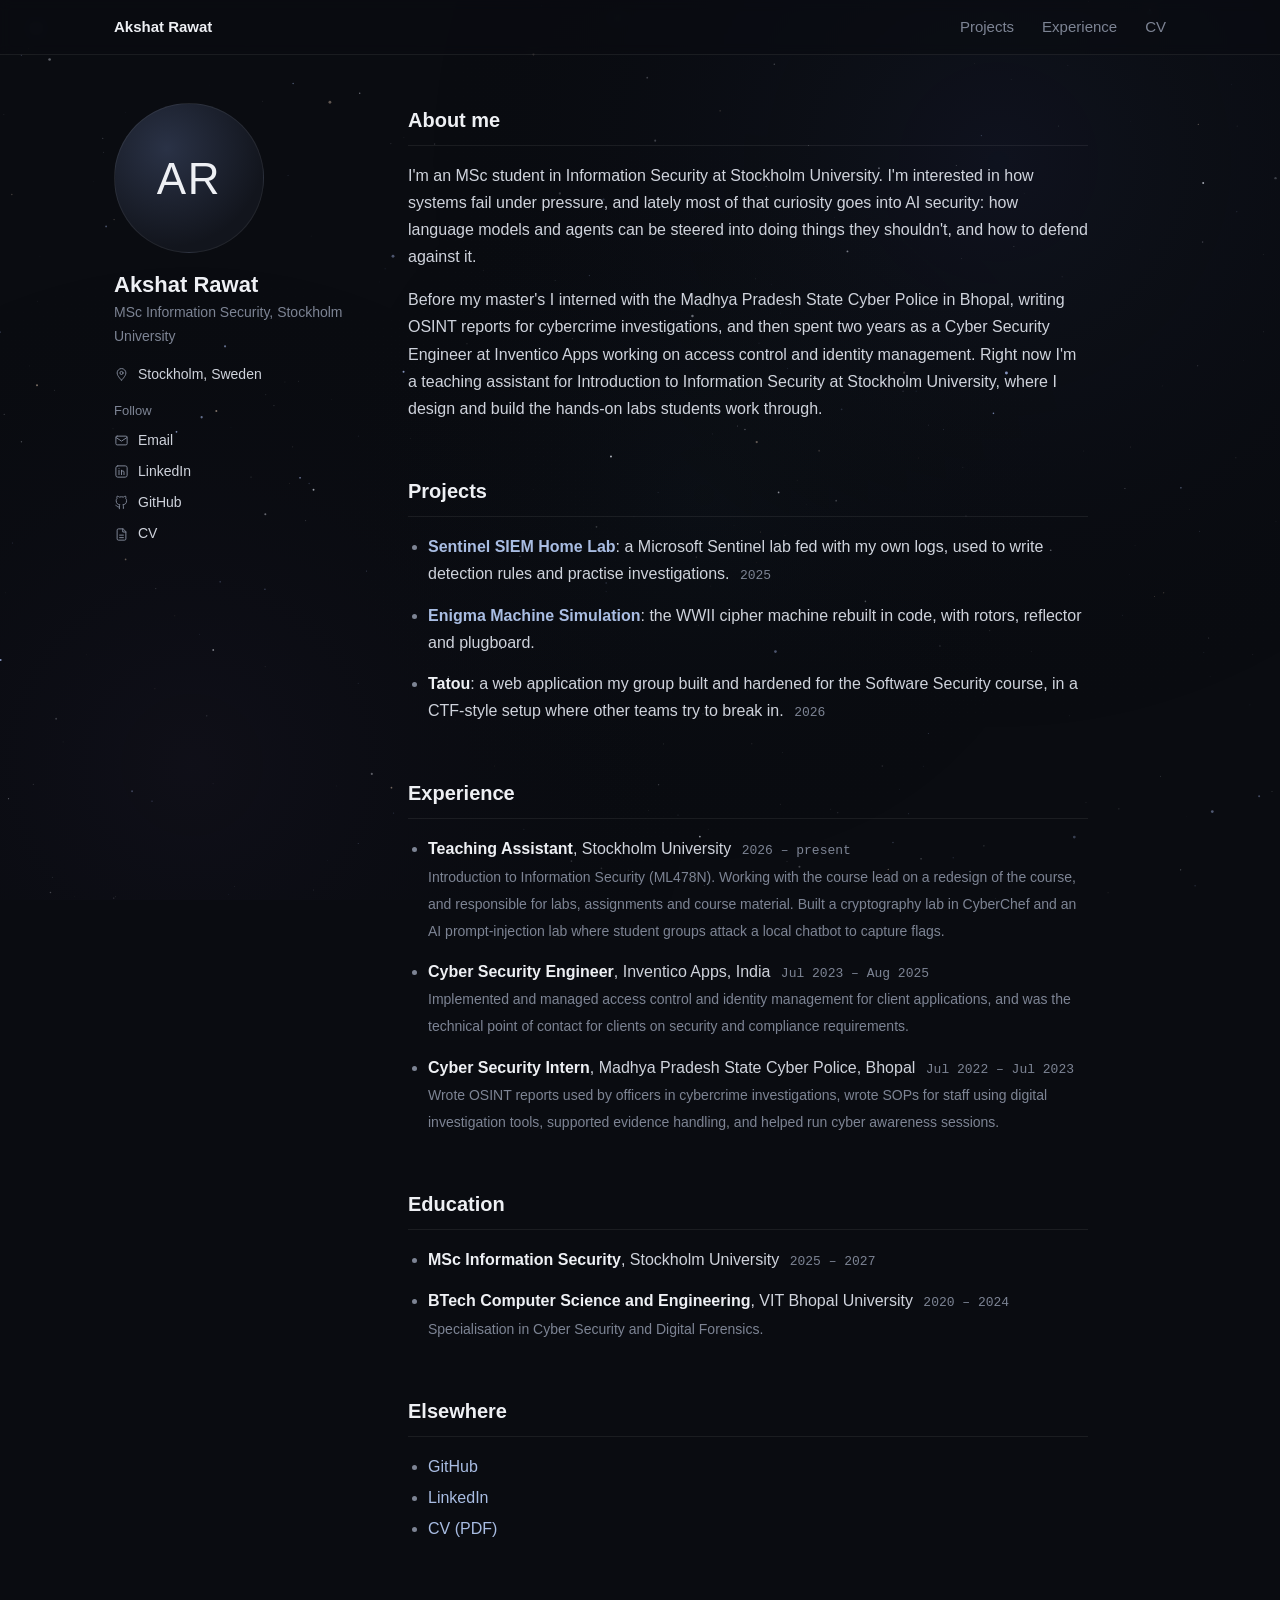
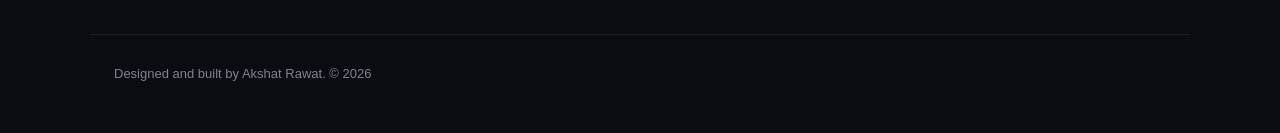
==== index.html @ a575ea33 "Add portfolio site" ====
<!DOCTYPE html>
<html lang="en">
<head>
  <meta charset="utf-8">
  <meta name="viewport" content="width=device-width, initial-scale=1">
  <title>Akshat Rawat</title>
  <meta name="description" content="Akshat Rawat. MSc Information Security at Stockholm University. Security engineering and AI security.">
  <meta name="theme-color" content="#0a0c11">
  <link rel="icon" href="data:image/svg+xml,%3Csvg xmlns='http://www.w3.org/2000/svg' viewBox='0 0 32 32'%3E%3Crect width='32' height='32' rx='7' fill='%230a0c11'/%3E%3Ccircle cx='16' cy='16' r='3' fill='%23cfd6e6'/%3E%3Ccircle cx='8' cy='9' r='1' fill='%237a8499'/%3E%3Ccircle cx='24' cy='23' r='1.2' fill='%237a8499'/%3E%3C/svg%3E">
  <style>
    :root {
      --bg: #0a0c11;
      --text: #cfd3dc;
      --strong: #eef0f4;
      --muted: #7d8494;
      --rule: rgba(255, 255, 255, 0.07);
      --link: #a9bde3;
      --sans: -apple-system, BlinkMacSystemFont, "Segoe UI", Roboto, "Helvetica Neue", Arial, sans-serif;
      --mono: ui-monospace, "SF Mono", Menlo, Consolas, monospace;
    }
    * { box-sizing: border-box; }
    html, body { margin: 0; }
    body {
      background: var(--bg);
      color: var(--text);
      font-family: var(--sans);
      font-size: 16px;
      line-height: 1.7;
      -webkit-font-smoothing: antialiased;
    }
    #sky { position: fixed; inset: 0; width: 100%; height: 100%; z-index: 0; pointer-events: none; }
    a { color: var(--link); text-decoration: none; }
    a:hover { text-decoration: underline; text-underline-offset: 3px; }
    .skip { position: absolute; left: -999px; }
    .skip:focus { left: 1rem; top: 1rem; background: var(--bg); padding: .4rem .7rem; z-index: 10; }

    /* masthead */
    .masthead {
      position: relative; z-index: 2;
      border-bottom: 1px solid var(--rule);
      background: rgba(10, 12, 17, 0.55);
      backdrop-filter: blur(6px); -webkit-backdrop-filter: blur(6px);
    }
    .masthead nav {
      max-width: 1100px; margin: 0 auto; padding: 14px 24px;
      display: flex; align-items: center; gap: 28px; font-size: 15px;
    }
    .masthead .site { color: var(--strong); font-weight: 600; margin-right: auto; }
    .masthead a { color: var(--muted); }
    .masthead a:hover { color: var(--strong); text-decoration: none; }
    .masthead .site:hover { color: var(--strong); }

    /* layout */
    .layout {
      position: relative; z-index: 1;
      max-width: 1100px; margin: 0 auto; padding: 48px 24px 0;
      display: grid; grid-template-columns: 230px 1fr; gap: 64px;
    }

    /* sidebar */
    .author { position: sticky; top: 32px; align-self: start; font-size: 14px; }
    .avatar {
      width: 150px; height: 150px; border-radius: 50%; display: block; object-fit: cover;
      border: 1px solid var(--rule);
      background: radial-gradient(circle at 35% 30%, #2a3246, #12151d 70%);
      color: var(--strong); font-size: 44px; font-weight: 300; letter-spacing: .04em;
      line-height: 150px; text-align: center;
    }
    .author h1 { font-size: 22px; color: var(--strong); font-weight: 600; margin: 18px 0 2px; line-height: 1.3; }
    .author .bio { color: var(--muted); margin: 0 0 14px; }
    .author .label { color: var(--muted); font-size: 13px; margin-bottom: 6px; }
    .author ul { list-style: none; margin: 0; padding: 0; }
    .author li { margin: 4px 0; }
    .author li a { color: var(--text); display: inline-flex; align-items: center; gap: 9px; }
    .author li a:hover { color: var(--strong); text-decoration: none; }
    .author svg { width: 15px; height: 15px; fill: none; stroke: var(--muted); stroke-width: 1.6; stroke-linecap: round; stroke-linejoin: round; }
    .author .loc { display: flex; gap: 9px; align-items: center; color: var(--text); margin-bottom: 14px; }

    /* content */
    main { max-width: 680px; padding-bottom: 40px; }
    main h2 {
      font-size: 20px; color: var(--strong); font-weight: 600;
      margin: 0 0 16px; padding-bottom: 8px; border-bottom: 1px solid var(--rule);
    }
    main section { margin-bottom: 52px; }
    main p { margin: 0 0 16px; }
    .note {
      font-size: 14.5px; padding: 12px 16px; margin-bottom: 22px;
      border: 1px solid var(--rule); border-radius: 6px; background: rgba(255,255,255,0.02);
    }
    .note b { color: var(--strong); font-weight: 600; }
    .entries { list-style: disc; padding-left: 20px; margin: 0; }
    .entries li { margin-bottom: 14px; }
    .entries li::marker { color: var(--muted); }
    .entries b { color: var(--strong); font-weight: 600; }
    .entries .meta { color: var(--muted); font-size: 14px; }
    .date { color: var(--muted); font-size: 13px; font-family: var(--mono); white-space: nowrap; margin-left: 6px; }
    .plain { padding-left: 20px; margin: 0; }
    .plain li { margin-bottom: 4px; }
    .plain li::marker { color: var(--muted); }

    footer {
      position: relative; z-index: 1;
      max-width: 1100px; margin: 0 auto; padding: 28px 24px 48px;
      border-top: 1px solid var(--rule); font-size: 13px; color: var(--muted);
    }
    footer a { color: var(--muted); }
    footer a:hover { color: var(--text); }

    @media (max-width: 820px) {
      .layout { grid-template-columns: 1fr; gap: 36px; padding-top: 32px; }
      .author { position: static; display: grid; grid-template-columns: 96px 1fr; gap: 0 20px; align-items: center; }
      .avatar { width: 96px; height: 96px; line-height: 96px; font-size: 30px; grid-row: span 2; }
      .author h1 { margin-top: 0; }
      .author .rest { grid-column: 1 / -1; margin-top: 16px; }
      .author ul { display: flex; flex-wrap: wrap; gap: 4px 18px; }
      .masthead nav { gap: 18px; }
    }
  </style>
</head>
<body>
  <canvas id="sky" aria-hidden="true"></canvas>
  <a class="skip" href="#main">Skip to content</a>

  <header class="masthead">
    <nav>
      <a class="site" href="#">Akshat Rawat</a>
      <a href="#projects">Projects</a>
      <a href="#experience">Experience</a>
      <a href="cv.pdf">CV</a>
    </nav>
  </header>

  <div class="layout">
    <aside class="author">
      <!-- For a photo: add avatar.jpg to the repo and replace this div with
           <img class="avatar" src="avatar.jpg" alt="Akshat Rawat"> -->
      <div class="avatar" aria-hidden="true">AR</div>
      <div>
        <h1>Akshat Rawat</h1>
        <p class="bio">MSc Information Security, Stockholm University</p>
      </div>
      <div class="rest">
        <div class="loc">
          <svg viewBox="0 0 24 24"><path d="M12 21s-7-6.2-7-11.5A7 7 0 0 1 19 9.5C19 14.8 12 21 12 21z"/><circle cx="12" cy="9.5" r="2.5"/></svg>
          Stockholm, Sweden
        </div>
        <div class="label">Follow</div>
        <ul>
          <li><a href="mailto:abhijitakshat@gmail.com"><svg viewBox="0 0 24 24"><rect x="3" y="5" width="18" height="14" rx="2"/><path d="m3 7 9 6 9-6"/></svg>Email</a></li>
          <li><a href="https://www.linkedin.com/in/akshat-rawat-2001"><svg viewBox="0 0 24 24"><rect x="3" y="3" width="18" height="18" rx="3"/><path d="M8 10v7M8 7v.01M12 17v-4a2 2 0 0 1 4 0v4M12 10v7"/></svg>LinkedIn</a></li>
          <li><a href="https://github.com/V3noOom"><svg viewBox="0 0 24 24"><path d="M9 19c-4 1.3-4-2-6-2.5m12 5v-3.5a3 3 0 0 0-.9-2.4c3-.3 6-1.5 6-6.6a5 5 0 0 0-1.4-3.6 4.7 4.7 0 0 0-.1-3.5s-1.1-.3-3.6 1.4a12.4 12.4 0 0 0-6.5 0C6.1 1.6 5 1.9 5 1.9a4.7 4.7 0 0 0-.1 3.5A5 5 0 0 0 3.5 9c0 5.1 3 6.3 6 6.6a3 3 0 0 0-.9 2.3V22"/></svg>GitHub</a></li>
          <li><a href="cv.pdf"><svg viewBox="0 0 24 24"><path d="M14 3H7a2 2 0 0 0-2 2v14a2 2 0 0 0 2 2h10a2 2 0 0 0 2-2V8z"/><path d="M14 3v5h5M9 13h6M9 17h6"/></svg>CV</a></li>
        </ul>
      </div>
    </aside>

    <main id="main">
      <section id="about">
        <h2>About me</h2>
        <p>I'm an MSc student in Information Security at Stockholm University. I'm interested in how systems fail under pressure, and lately most of that curiosity goes into AI security: how language models and agents can be steered into doing things they shouldn't, and how to defend against it.</p>
        <p>Before my master's I interned with the Madhya Pradesh State Cyber Police in Bhopal, writing OSINT reports for cybercrime investigations, and then spent two years as a Cyber Security Engineer at Inventico Apps working on access control and identity management. Right now I'm a teaching assistant for Introduction to Information Security at Stockholm University, where I design and build the hands-on labs students work through.</p>
      </section>

      <section id="projects">
        <h2>Projects</h2>
        <ul class="entries">
          <li><b><a href="https://github.com/V3noOom">Sentinel SIEM Home Lab</a></b>: a Microsoft Sentinel lab fed with my own logs, used to write detection rules and practise investigations. <span class="date">2025</span></li>
          <li><b><a href="https://github.com/V3noOom">Enigma Machine Simulation</a></b>: the WWII cipher machine rebuilt in code, with rotors, reflector and plugboard.</li>
          <li><b>Tatou</b>: a web application my group built and hardened for the Software Security course, in a CTF-style setup where other teams try to break in. <span class="date">2026</span></li>
        </ul>
      </section>

      <section id="experience">
        <h2>Experience</h2>
        <ul class="entries">
          <li><b>Teaching Assistant</b>, Stockholm University <span class="date">2026 – present</span><br><span class="meta">Introduction to Information Security (ML478N). Working with the course lead on a redesign of the course, and responsible for labs, assignments and course material. Built a cryptography lab in CyberChef and an AI prompt-injection lab where student groups attack a local chatbot to capture flags.</span></li>
          <li><b>Cyber Security Engineer</b>, Inventico Apps, India <span class="date">Jul 2023 – Aug 2025</span><br><span class="meta">Implemented and managed access control and identity management for client applications, and was the technical point of contact for clients on security and compliance requirements.</span></li>
          <li><b>Cyber Security Intern</b>, Madhya Pradesh State Cyber Police, Bhopal <span class="date">Jul 2022 – Jul 2023</span><br><span class="meta">Wrote OSINT reports used by officers in cybercrime investigations, wrote SOPs for staff using digital investigation tools, supported evidence handling, and helped run cyber awareness sessions.</span></li>
        </ul>
      </section>

      <section id="education">
        <h2>Education</h2>
        <ul class="entries">
          <li><b>MSc Information Security</b>, Stockholm University <span class="date">2025 – 2027</span></li>
          <li><b>BTech Computer Science and Engineering</b>, VIT Bhopal University <span class="date">2020 – 2024</span><br><span class="meta">Specialisation in Cyber Security and Digital Forensics.</span></li>
        </ul>
      </section>

      <section id="elsewhere">
        <h2>Elsewhere</h2>
        <ul class="plain">
          <li><a href="https://github.com/V3noOom">GitHub</a></li>
          <li><a href="https://www.linkedin.com/in/akshat-rawat-2001">LinkedIn</a></li>
          <li><a href="cv.pdf">CV (PDF)</a></li>
        </ul>
      </section>
    </main>
  </div>

  <footer>
    Designed and built by Akshat Rawat. &copy; <span id="year"></span>
  </footer>

  <script>
  (() => {
    document.getElementById('year').textContent = new Date().getFullYear();

    const c = document.getElementById('sky');
    const ctx = c.getContext('2d');
    const reduced = matchMedia('(prefers-reduced-motion: reduce)').matches;
    let W, H, dpr, stars = [], nebula;
    let shoot = null, nextShoot = 9000 + Math.random() * 12000;

    function rand(a, b) { return a + Math.random() * (b - a); }

    function build() {
      dpr = Math.min(devicePixelRatio || 1, 2);
      W = innerWidth; H = innerHeight;
      c.width = W * dpr; c.height = H * dpr;
      ctx.setTransform(dpr, 0, 0, dpr, 0, 0);

      // three depth layers: far stars are many, tiny and slow
      const count = Math.round((W * H) / 3800);
      stars = [];
      for (let i = 0; i < count; i++) {
        const depth = Math.random();
        stars.push({
          x: Math.random() * W, y: Math.random() * H,
          r: depth < 0.75 ? rand(0.3, 0.7) : depth < 0.95 ? rand(0.7, 1.1) : rand(1.1, 1.5),
          a: depth < 0.75 ? rand(0.15, 0.45) : rand(0.4, 0.8),
          v: 0.004 + depth * 0.018,
          tw: rand(0.0004, 0.0016), ph: Math.random() * Math.PI * 2,
          hue: Math.random() < 0.15 ? 'warm' : Math.random() < 0.3 ? 'cool' : 'white'
        });
      }

      // faint nebula, drawn once to an offscreen canvas
      nebula = document.createElement('canvas');
      nebula.width = W; nebula.height = H;
      const n = nebula.getContext('2d');
      const blob = (x, y, r, col) => {
        const g = n.createRadialGradient(x, y, 0, x, y, r);
        g.addColorStop(0, col); g.addColorStop(1, 'rgba(0,0,0,0)');
        n.fillStyle = g; n.fillRect(0, 0, W, H);
      };
      blob(W * 0.78, H * 0.18, Math.max(W, H) * 0.45, 'rgba(60, 80, 150, 0.10)');
      blob(W * 0.15, H * 0.85, Math.max(W, H) * 0.40, 'rgba(90, 60, 130, 0.07)');
      blob(W * 0.55, H * 0.55, Math.max(W, H) * 0.30, 'rgba(40, 90, 120, 0.04)');
    }

    const colors = { white: '230,234,245', cool: '180,200,255', warm: '255,226,200' };

    function frame(now, dt) {
      ctx.clearRect(0, 0, W, H);
      ctx.drawImage(nebula, 0, 0);

      for (const s of stars) {
        if (!reduced) {
          s.x -= s.v * dt * 0.06;
          s.y += s.v * dt * 0.015;
          if (s.x < -2) s.x = W + 2;
          if (s.y > H + 2) s.y = -2;
        }
        const tw = reduced ? 1 : 0.65 + 0.35 * Math.sin(now * s.tw + s.ph);
        ctx.fillStyle = `rgba(${colors[s.hue]},${(s.a * tw).toFixed(3)})`;
        ctx.beginPath(); ctx.arc(s.x, s.y, s.r, 0, Math.PI * 2); ctx.fill();
      }

      if (reduced) return;

      // a rare, faint shooting star
      nextShoot -= dt;
      if (!shoot && nextShoot <= 0) {
        shoot = { x: rand(W * 0.3, W), y: rand(0, H * 0.4), life: 0, max: 900, ang: rand(2.5, 2.8), sp: rand(0.45, 0.65) };
        nextShoot = 14000 + Math.random() * 16000;
      }
      if (shoot) {
        shoot.life += dt;
        const p = shoot.life / shoot.max;
        const hx = shoot.x + Math.cos(shoot.ang) * shoot.sp * shoot.life;
        const hy = shoot.y + Math.sin(shoot.ang) * shoot.sp * shoot.life;
        const tx = hx - Math.cos(shoot.ang) * 90, ty = hy - Math.sin(shoot.ang) * 90;
        const alpha = Math.sin(Math.PI * Math.min(p, 1)) * 0.5;
        const g = ctx.createLinearGradient(hx, hy, tx, ty);
        g.addColorStop(0, `rgba(230,236,255,${alpha})`);
        g.addColorStop(1, 'rgba(230,236,255,0)');
        ctx.strokeStyle = g; ctx.lineWidth = 1;
        ctx.beginPath(); ctx.moveTo(hx, hy); ctx.lineTo(tx, ty); ctx.stroke();
        if (p >= 1) shoot = null;
      }
    }

    build();
    let resizeTimer;
    addEventListener('resize', () => {
      clearTimeout(resizeTimer);
      resizeTimer = setTimeout(() => { build(); if (reduced) frame(0, 0); }, 150);
    });

    if (reduced) { frame(0, 0); return; }
    let last = performance.now();
    (function loop(now) {
      const dt = Math.min(now - last, 50); last = now;
      frame(now, dt);
      requestAnimationFrame(loop);
    })(last);
  })();
  </script>
</body>
</html>
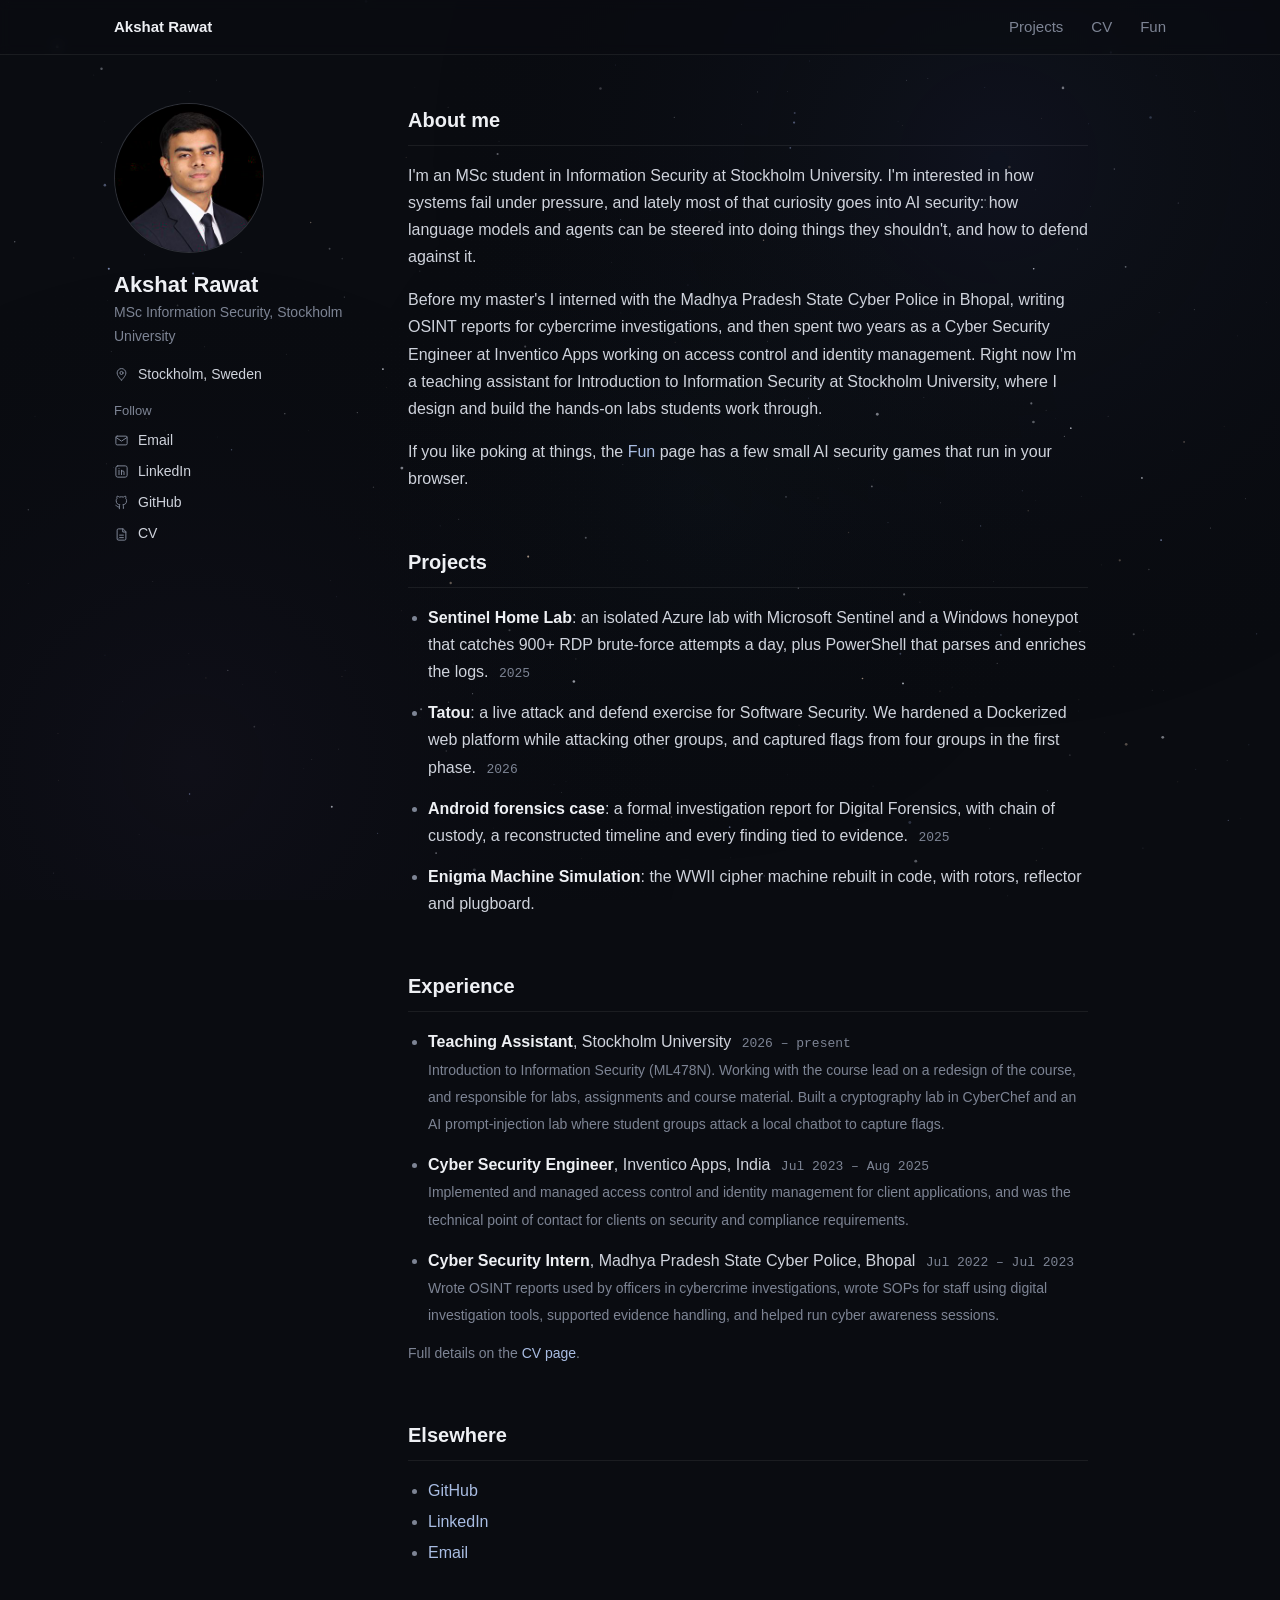
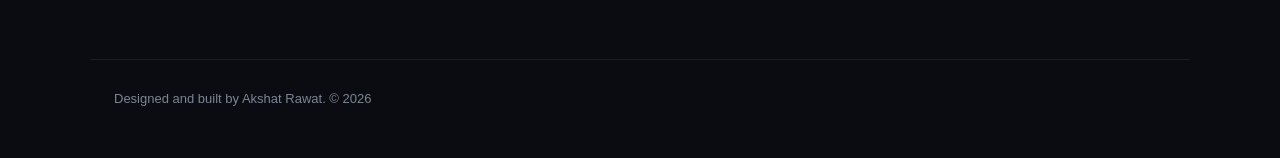
==== commit bd69a745: "Update home page: photo, CV and Fun links" ====
--- a/index.html
+++ b/index.html
@@ -7,116 +7,7 @@
   <meta name="description" content="Akshat Rawat. MSc Information Security at Stockholm University. Security engineering and AI security.">
   <meta name="theme-color" content="#0a0c11">
   <link rel="icon" href="data:image/svg+xml,%3Csvg xmlns='http://www.w3.org/2000/svg' viewBox='0 0 32 32'%3E%3Crect width='32' height='32' rx='7' fill='%230a0c11'/%3E%3Ccircle cx='16' cy='16' r='3' fill='%23cfd6e6'/%3E%3Ccircle cx='8' cy='9' r='1' fill='%237a8499'/%3E%3Ccircle cx='24' cy='23' r='1.2' fill='%237a8499'/%3E%3C/svg%3E">
-  <style>
-    :root {
-      --bg: #0a0c11;
-      --text: #cfd3dc;
-      --strong: #eef0f4;
-      --muted: #7d8494;
-      --rule: rgba(255, 255, 255, 0.07);
-      --link: #a9bde3;
-      --sans: -apple-system, BlinkMacSystemFont, "Segoe UI", Roboto, "Helvetica Neue", Arial, sans-serif;
-      --mono: ui-monospace, "SF Mono", Menlo, Consolas, monospace;
-    }
-    * { box-sizing: border-box; }
-    html, body { margin: 0; }
-    body {
-      background: var(--bg);
-      color: var(--text);
-      font-family: var(--sans);
-      font-size: 16px;
-      line-height: 1.7;
-      -webkit-font-smoothing: antialiased;
-    }
-    #sky { position: fixed; inset: 0; width: 100%; height: 100%; z-index: 0; pointer-events: none; }
-    a { color: var(--link); text-decoration: none; }
-    a:hover { text-decoration: underline; text-underline-offset: 3px; }
-    .skip { position: absolute; left: -999px; }
-    .skip:focus { left: 1rem; top: 1rem; background: var(--bg); padding: .4rem .7rem; z-index: 10; }
-
-    /* masthead */
-    .masthead {
-      position: relative; z-index: 2;
-      border-bottom: 1px solid var(--rule);
-      background: rgba(10, 12, 17, 0.55);
-      backdrop-filter: blur(6px); -webkit-backdrop-filter: blur(6px);
-    }
-    .masthead nav {
-      max-width: 1100px; margin: 0 auto; padding: 14px 24px;
-      display: flex; align-items: center; gap: 28px; font-size: 15px;
-    }
-    .masthead .site { color: var(--strong); font-weight: 600; margin-right: auto; }
-    .masthead a { color: var(--muted); }
-    .masthead a:hover { color: var(--strong); text-decoration: none; }
-    .masthead .site:hover { color: var(--strong); }
-
-    /* layout */
-    .layout {
-      position: relative; z-index: 1;
-      max-width: 1100px; margin: 0 auto; padding: 48px 24px 0;
-      display: grid; grid-template-columns: 230px 1fr; gap: 64px;
-    }
-
-    /* sidebar */
-    .author { position: sticky; top: 32px; align-self: start; font-size: 14px; }
-    .avatar {
-      width: 150px; height: 150px; border-radius: 50%; display: block; object-fit: cover;
-      border: 1px solid var(--rule);
-      background: radial-gradient(circle at 35% 30%, #2a3246, #12151d 70%);
-      color: var(--strong); font-size: 44px; font-weight: 300; letter-spacing: .04em;
-      line-height: 150px; text-align: center;
-    }
-    .author h1 { font-size: 22px; color: var(--strong); font-weight: 600; margin: 18px 0 2px; line-height: 1.3; }
-    .author .bio { color: var(--muted); margin: 0 0 14px; }
-    .author .label { color: var(--muted); font-size: 13px; margin-bottom: 6px; }
-    .author ul { list-style: none; margin: 0; padding: 0; }
-    .author li { margin: 4px 0; }
-    .author li a { color: var(--text); display: inline-flex; align-items: center; gap: 9px; }
-    .author li a:hover { color: var(--strong); text-decoration: none; }
-    .author svg { width: 15px; height: 15px; fill: none; stroke: var(--muted); stroke-width: 1.6; stroke-linecap: round; stroke-linejoin: round; }
-    .author .loc { display: flex; gap: 9px; align-items: center; color: var(--text); margin-bottom: 14px; }
-
-    /* content */
-    main { max-width: 680px; padding-bottom: 40px; }
-    main h2 {
-      font-size: 20px; color: var(--strong); font-weight: 600;
-      margin: 0 0 16px; padding-bottom: 8px; border-bottom: 1px solid var(--rule);
-    }
-    main section { margin-bottom: 52px; }
-    main p { margin: 0 0 16px; }
-    .note {
-      font-size: 14.5px; padding: 12px 16px; margin-bottom: 22px;
-      border: 1px solid var(--rule); border-radius: 6px; background: rgba(255,255,255,0.02);
-    }
-    .note b { color: var(--strong); font-weight: 600; }
-    .entries { list-style: disc; padding-left: 20px; margin: 0; }
-    .entries li { margin-bottom: 14px; }
-    .entries li::marker { color: var(--muted); }
-    .entries b { color: var(--strong); font-weight: 600; }
-    .entries .meta { color: var(--muted); font-size: 14px; }
-    .date { color: var(--muted); font-size: 13px; font-family: var(--mono); white-space: nowrap; margin-left: 6px; }
-    .plain { padding-left: 20px; margin: 0; }
-    .plain li { margin-bottom: 4px; }
-    .plain li::marker { color: var(--muted); }
-
-    footer {
-      position: relative; z-index: 1;
-      max-width: 1100px; margin: 0 auto; padding: 28px 24px 48px;
-      border-top: 1px solid var(--rule); font-size: 13px; color: var(--muted);
-    }
-    footer a { color: var(--muted); }
-    footer a:hover { color: var(--text); }
-
-    @media (max-width: 820px) {
-      .layout { grid-template-columns: 1fr; gap: 36px; padding-top: 32px; }
-      .author { position: static; display: grid; grid-template-columns: 96px 1fr; gap: 0 20px; align-items: center; }
-      .avatar { width: 96px; height: 96px; line-height: 96px; font-size: 30px; grid-row: span 2; }
-      .author h1 { margin-top: 0; }
-      .author .rest { grid-column: 1 / -1; margin-top: 16px; }
-      .author ul { display: flex; flex-wrap: wrap; gap: 4px 18px; }
-      .masthead nav { gap: 18px; }
-    }
-  </style>
+  <link rel="stylesheet" href="assets/site.css">
 </head>
 <body>
   <canvas id="sky" aria-hidden="true"></canvas>
@@ -124,18 +15,16 @@
 
   <header class="masthead">
     <nav>
-      <a class="site" href="#">Akshat Rawat</a>
-      <a href="#projects">Projects</a>
-      <a href="#experience">Experience</a>
-      <a href="cv.pdf">CV</a>
+      <a class="site" href="./">Akshat Rawat</a>
+      <a href="./#projects">Projects</a>
+      <a href="cv/">CV</a>
+      <a href="fun/">Fun</a>
     </nav>
   </header>
 
   <div class="layout">
     <aside class="author">
-      <!-- For a photo: add avatar.jpg to the repo and replace this div with
-           <img class="avatar" src="avatar.jpg" alt="Akshat Rawat"> -->
-      <div class="avatar" aria-hidden="true">AR</div>
+      <img class="avatar" src="assets/avatar.jpg" alt="Akshat Rawat" width="150" height="150">
       <div>
         <h1>Akshat Rawat</h1>
         <p class="bio">MSc Information Security, Stockholm University</p>
@@ -150,7 +39,7 @@
           <li><a href="mailto:abhijitakshat@gmail.com"><svg viewBox="0 0 24 24"><rect x="3" y="5" width="18" height="14" rx="2"/><path d="m3 7 9 6 9-6"/></svg>Email</a></li>
           <li><a href="https://www.linkedin.com/in/akshat-rawat-2001"><svg viewBox="0 0 24 24"><rect x="3" y="3" width="18" height="18" rx="3"/><path d="M8 10v7M8 7v.01M12 17v-4a2 2 0 0 1 4 0v4M12 10v7"/></svg>LinkedIn</a></li>
           <li><a href="https://github.com/V3noOom"><svg viewBox="0 0 24 24"><path d="M9 19c-4 1.3-4-2-6-2.5m12 5v-3.5a3 3 0 0 0-.9-2.4c3-.3 6-1.5 6-6.6a5 5 0 0 0-1.4-3.6 4.7 4.7 0 0 0-.1-3.5s-1.1-.3-3.6 1.4a12.4 12.4 0 0 0-6.5 0C6.1 1.6 5 1.9 5 1.9a4.7 4.7 0 0 0-.1 3.5A5 5 0 0 0 3.5 9c0 5.1 3 6.3 6 6.6a3 3 0 0 0-.9 2.3V22"/></svg>GitHub</a></li>
-          <li><a href="cv.pdf"><svg viewBox="0 0 24 24"><path d="M14 3H7a2 2 0 0 0-2 2v14a2 2 0 0 0 2 2h10a2 2 0 0 0 2-2V8z"/><path d="M14 3v5h5M9 13h6M9 17h6"/></svg>CV</a></li>
+          <li><a href="cv/"><svg viewBox="0 0 24 24"><path d="M14 3H7a2 2 0 0 0-2 2v14a2 2 0 0 0 2 2h10a2 2 0 0 0 2-2V8z"/><path d="M14 3v5h5M9 13h6M9 17h6"/></svg>CV</a></li>
         </ul>
       </div>
     </aside>
@@ -160,14 +49,16 @@
         <h2>About me</h2>
         <p>I'm an MSc student in Information Security at Stockholm University. I'm interested in how systems fail under pressure, and lately most of that curiosity goes into AI security: how language models and agents can be steered into doing things they shouldn't, and how to defend against it.</p>
         <p>Before my master's I interned with the Madhya Pradesh State Cyber Police in Bhopal, writing OSINT reports for cybercrime investigations, and then spent two years as a Cyber Security Engineer at Inventico Apps working on access control and identity management. Right now I'm a teaching assistant for Introduction to Information Security at Stockholm University, where I design and build the hands-on labs students work through.</p>
+        <p>If you like poking at things, the <a href="fun/">Fun</a> page has a few small AI security games that run in your browser.</p>
       </section>
 
       <section id="projects">
         <h2>Projects</h2>
         <ul class="entries">
-          <li><b><a href="https://github.com/V3noOom">Sentinel SIEM Home Lab</a></b>: a Microsoft Sentinel lab fed with my own logs, used to write detection rules and practise investigations. <span class="date">2025</span></li>
-          <li><b><a href="https://github.com/V3noOom">Enigma Machine Simulation</a></b>: the WWII cipher machine rebuilt in code, with rotors, reflector and plugboard.</li>
-          <li><b>Tatou</b>: a web application my group built and hardened for the Software Security course, in a CTF-style setup where other teams try to break in. <span class="date">2026</span></li>
+          <li><b>Sentinel Home Lab</b>: an isolated Azure lab with Microsoft Sentinel and a Windows honeypot that catches 900+ RDP brute-force attempts a day, plus PowerShell that parses and enriches the logs. <span class="date">2025</span></li>
+          <li><b>Tatou</b>: a live attack and defend exercise for Software Security. We hardened a Dockerized web platform while attacking other groups, and captured flags from four groups in the first phase. <span class="date">2026</span></li>
+          <li><b>Android forensics case</b>: a formal investigation report for Digital Forensics, with chain of custody, a reconstructed timeline and every finding tied to evidence. <span class="date">2025</span></li>
+          <li><b>Enigma Machine Simulation</b>: the WWII cipher machine rebuilt in code, with rotors, reflector and plugboard.</li>
         </ul>
       </section>
 
@@ -178,14 +69,7 @@
           <li><b>Cyber Security Engineer</b>, Inventico Apps, India <span class="date">Jul 2023 – Aug 2025</span><br><span class="meta">Implemented and managed access control and identity management for client applications, and was the technical point of contact for clients on security and compliance requirements.</span></li>
           <li><b>Cyber Security Intern</b>, Madhya Pradesh State Cyber Police, Bhopal <span class="date">Jul 2022 – Jul 2023</span><br><span class="meta">Wrote OSINT reports used by officers in cybercrime investigations, wrote SOPs for staff using digital investigation tools, supported evidence handling, and helped run cyber awareness sessions.</span></li>
         </ul>
-      </section>
-
-      <section id="education">
-        <h2>Education</h2>
-        <ul class="entries">
-          <li><b>MSc Information Security</b>, Stockholm University <span class="date">2025 – 2027</span></li>
-          <li><b>BTech Computer Science and Engineering</b>, VIT Bhopal University <span class="date">2020 – 2024</span><br><span class="meta">Specialisation in Cyber Security and Digital Forensics.</span></li>
-        </ul>
+        <p class="muted" style="font-size:14px">Full details on the <a href="cv/">CV page</a>.</p>
       </section>
 
       <section id="elsewhere">
@@ -193,120 +77,13 @@
         <ul class="plain">
           <li><a href="https://github.com/V3noOom">GitHub</a></li>
           <li><a href="https://www.linkedin.com/in/akshat-rawat-2001">LinkedIn</a></li>
-          <li><a href="cv.pdf">CV (PDF)</a></li>
+          <li><a href="mailto:abhijitakshat@gmail.com">Email</a></li>
         </ul>
       </section>
     </main>
   </div>
 
-  <footer>
-    Designed and built by Akshat Rawat. &copy; <span id="year"></span>
-  </footer>
-
-  <script>
-  (() => {
-    document.getElementById('year').textContent = new Date().getFullYear();
-
-    const c = document.getElementById('sky');
-    const ctx = c.getContext('2d');
-    const reduced = matchMedia('(prefers-reduced-motion: reduce)').matches;
-    let W, H, dpr, stars = [], nebula;
-    let shoot = null, nextShoot = 9000 + Math.random() * 12000;
-
-    function rand(a, b) { return a + Math.random() * (b - a); }
-
-    function build() {
-      dpr = Math.min(devicePixelRatio || 1, 2);
-      W = innerWidth; H = innerHeight;
-      c.width = W * dpr; c.height = H * dpr;
-      ctx.setTransform(dpr, 0, 0, dpr, 0, 0);
-
-      // three depth layers: far stars are many, tiny and slow
-      const count = Math.round((W * H) / 3800);
-      stars = [];
-      for (let i = 0; i < count; i++) {
-        const depth = Math.random();
-        stars.push({
-          x: Math.random() * W, y: Math.random() * H,
-          r: depth < 0.75 ? rand(0.3, 0.7) : depth < 0.95 ? rand(0.7, 1.1) : rand(1.1, 1.5),
-          a: depth < 0.75 ? rand(0.15, 0.45) : rand(0.4, 0.8),
-          v: 0.004 + depth * 0.018,
-          tw: rand(0.0004, 0.0016), ph: Math.random() * Math.PI * 2,
-          hue: Math.random() < 0.15 ? 'warm' : Math.random() < 0.3 ? 'cool' : 'white'
-        });
-      }
-
-      // faint nebula, drawn once to an offscreen canvas
-      nebula = document.createElement('canvas');
-      nebula.width = W; nebula.height = H;
-      const n = nebula.getContext('2d');
-      const blob = (x, y, r, col) => {
-        const g = n.createRadialGradient(x, y, 0, x, y, r);
-        g.addColorStop(0, col); g.addColorStop(1, 'rgba(0,0,0,0)');
-        n.fillStyle = g; n.fillRect(0, 0, W, H);
-      };
-      blob(W * 0.78, H * 0.18, Math.max(W, H) * 0.45, 'rgba(60, 80, 150, 0.10)');
-      blob(W * 0.15, H * 0.85, Math.max(W, H) * 0.40, 'rgba(90, 60, 130, 0.07)');
-      blob(W * 0.55, H * 0.55, Math.max(W, H) * 0.30, 'rgba(40, 90, 120, 0.04)');
-    }
-
-    const colors = { white: '230,234,245', cool: '180,200,255', warm: '255,226,200' };
-
-    function frame(now, dt) {
-      ctx.clearRect(0, 0, W, H);
-      ctx.drawImage(nebula, 0, 0);
-
-      for (const s of stars) {
-        if (!reduced) {
-          s.x -= s.v * dt * 0.06;
-          s.y += s.v * dt * 0.015;
-          if (s.x < -2) s.x = W + 2;
-          if (s.y > H + 2) s.y = -2;
-        }
-        const tw = reduced ? 1 : 0.65 + 0.35 * Math.sin(now * s.tw + s.ph);
-        ctx.fillStyle = `rgba(${colors[s.hue]},${(s.a * tw).toFixed(3)})`;
-        ctx.beginPath(); ctx.arc(s.x, s.y, s.r, 0, Math.PI * 2); ctx.fill();
-      }
-
-      if (reduced) return;
-
-      // a rare, faint shooting star
-      nextShoot -= dt;
-      if (!shoot && nextShoot <= 0) {
-        shoot = { x: rand(W * 0.3, W), y: rand(0, H * 0.4), life: 0, max: 900, ang: rand(2.5, 2.8), sp: rand(0.45, 0.65) };
-        nextShoot = 14000 + Math.random() * 16000;
-      }
-      if (shoot) {
-        shoot.life += dt;
-        const p = shoot.life / shoot.max;
-        const hx = shoot.x + Math.cos(shoot.ang) * shoot.sp * shoot.life;
-        const hy = shoot.y + Math.sin(shoot.ang) * shoot.sp * shoot.life;
-        const tx = hx - Math.cos(shoot.ang) * 90, ty = hy - Math.sin(shoot.ang) * 90;
-        const alpha = Math.sin(Math.PI * Math.min(p, 1)) * 0.5;
-        const g = ctx.createLinearGradient(hx, hy, tx, ty);
-        g.addColorStop(0, `rgba(230,236,255,${alpha})`);
-        g.addColorStop(1, 'rgba(230,236,255,0)');
-        ctx.strokeStyle = g; ctx.lineWidth = 1;
-        ctx.beginPath(); ctx.moveTo(hx, hy); ctx.lineTo(tx, ty); ctx.stroke();
-        if (p >= 1) shoot = null;
-      }
-    }
-
-    build();
-    let resizeTimer;
-    addEventListener('resize', () => {
-      clearTimeout(resizeTimer);
-      resizeTimer = setTimeout(() => { build(); if (reduced) frame(0, 0); }, 150);
-    });
-
-    if (reduced) { frame(0, 0); return; }
-    let last = performance.now();
-    (function loop(now) {
-      const dt = Math.min(now - last, 50); last = now;
-      frame(now, dt);
-      requestAnimationFrame(loop);
-    })(last);
-  })();
-  </script>
+  <footer>Designed and built by Akshat Rawat. &copy; <span id="year"></span></footer>
+  <script src="assets/sky.js"></script>
 </body>
 </html>
--- a/assets/site.css
+++ b/assets/site.css
@@ -0,0 +1,143 @@
+:root {
+  --bg: #0a0c11;
+  --text: #cfd3dc;
+  --strong: #eef0f4;
+  --muted: #7d8494;
+  --rule: rgba(255, 255, 255, 0.07);
+  --panel: rgba(255, 255, 255, 0.025);
+  --link: #a9bde3;
+  --good: #8fd1a8;
+  --bad: #e79a8f;
+  --sans: -apple-system, BlinkMacSystemFont, "Segoe UI", Roboto, "Helvetica Neue", Arial, sans-serif;
+  --mono: ui-monospace, "SF Mono", Menlo, Consolas, monospace;
+}
+* { box-sizing: border-box; }
+html, body { margin: 0; }
+body {
+  background: var(--bg); color: var(--text);
+  font-family: var(--sans); font-size: 16px; line-height: 1.7;
+  -webkit-font-smoothing: antialiased;
+}
+#sky { position: fixed; inset: 0; width: 100%; height: 100%; z-index: 0; pointer-events: none; }
+a { color: var(--link); text-decoration: none; }
+a:hover { text-decoration: underline; text-underline-offset: 3px; }
+.skip { position: absolute; left: -999px; }
+.skip:focus { left: 1rem; top: 1rem; background: var(--bg); padding: .4rem .7rem; z-index: 10; }
+
+/* masthead */
+.masthead {
+  position: relative; z-index: 2; border-bottom: 1px solid var(--rule);
+  background: rgba(10, 12, 17, 0.55);
+  backdrop-filter: blur(6px); -webkit-backdrop-filter: blur(6px);
+}
+.masthead nav {
+  max-width: 1100px; margin: 0 auto; padding: 14px 24px;
+  display: flex; align-items: center; gap: 28px; font-size: 15px;
+}
+.masthead .site { color: var(--strong); font-weight: 600; margin-right: auto; }
+.masthead a { color: var(--muted); }
+.masthead a:hover, .masthead a[aria-current] { color: var(--strong); text-decoration: none; }
+.masthead .site:hover { color: var(--strong); }
+
+/* layout */
+.layout {
+  position: relative; z-index: 1; max-width: 1100px; margin: 0 auto; padding: 48px 24px 0;
+  display: grid; grid-template-columns: 230px 1fr; gap: 64px;
+}
+.author { position: sticky; top: 32px; align-self: start; font-size: 14px; }
+.avatar {
+  width: 150px; height: 150px; border-radius: 50%; display: block; object-fit: cover;
+  border: 1px solid rgba(255,255,255,0.12); background: #12151d;
+}
+.author h1 { font-size: 22px; color: var(--strong); font-weight: 600; margin: 18px 0 2px; line-height: 1.3; }
+.author .bio { color: var(--muted); margin: 0 0 14px; }
+.author .label { color: var(--muted); font-size: 13px; margin-bottom: 6px; }
+.author ul { list-style: none; margin: 0; padding: 0; }
+.author li { margin: 4px 0; }
+.author li a { color: var(--text); display: inline-flex; align-items: center; gap: 9px; }
+.author li a:hover { color: var(--strong); text-decoration: none; }
+.author svg { width: 15px; height: 15px; fill: none; stroke: var(--muted); stroke-width: 1.6; stroke-linecap: round; stroke-linejoin: round; }
+.author .loc { display: flex; gap: 9px; align-items: center; color: var(--text); margin-bottom: 14px; }
+
+main { max-width: 680px; padding-bottom: 40px; min-width: 0; }
+main h2 {
+  font-size: 20px; color: var(--strong); font-weight: 600;
+  margin: 0 0 16px; padding-bottom: 8px; border-bottom: 1px solid var(--rule);
+}
+main h3 { font-size: 16px; color: var(--strong); font-weight: 600; margin: 0 0 6px; }
+main section { margin-bottom: 52px; }
+main p { margin: 0 0 16px; }
+.lead { color: var(--muted); }
+.entries { list-style: disc; padding-left: 20px; margin: 0; }
+.entries li { margin-bottom: 14px; }
+.entries li::marker { color: var(--muted); }
+.entries b { color: var(--strong); font-weight: 600; }
+.entries .meta { color: var(--muted); font-size: 14px; }
+.entries ul { padding-left: 18px; margin: 4px 0 0; font-size: 14.5px; }
+.entries ul li { margin-bottom: 4px; }
+.date { color: var(--muted); font-size: 13px; font-family: var(--mono); white-space: nowrap; margin-left: 6px; }
+.plain { padding-left: 20px; margin: 0; }
+.plain li { margin-bottom: 4px; }
+.plain li::marker { color: var(--muted); }
+
+/* narrow single-column pages (fun activities) */
+.page { position: relative; z-index: 1; max-width: 760px; margin: 0 auto; padding: 44px 24px 0; }
+.page > main { max-width: none; }
+.back { font-size: 14px; color: var(--muted); display: inline-block; margin-bottom: 18px; }
+.page h1 { font-size: 28px; color: var(--strong); font-weight: 600; margin: 0 0 6px; line-height: 1.25; }
+
+/* cards + controls */
+.cards { display: grid; grid-template-columns: repeat(auto-fill, minmax(280px, 1fr)); gap: 14px; }
+.card {
+  display: block; padding: 16px 18px; border: 1px solid var(--rule); border-radius: 10px;
+  background: var(--panel); color: var(--text); transition: border-color .15s, background .15s;
+}
+.card:hover { text-decoration: none; border-color: rgba(169,189,227,.35); background: rgba(169,189,227,.04); }
+.card b { color: var(--strong); display: block; margin-bottom: 2px; }
+.card span { font-size: 14px; color: var(--muted); }
+.panel { border: 1px solid var(--rule); border-radius: 10px; background: var(--panel); padding: 16px 18px; margin-bottom: 18px; }
+.pill { font-family: var(--mono); font-size: 12px; color: var(--muted); border: 1px solid var(--rule); border-radius: 999px; padding: 1px 9px; }
+button, .btn {
+  font: inherit; font-size: 14px; color: var(--strong); background: rgba(255,255,255,.05);
+  border: 1px solid rgba(255,255,255,.12); border-radius: 7px; padding: 6px 14px; cursor: pointer;
+}
+button:hover { background: rgba(255,255,255,.09); }
+button:disabled { opacity: .4; cursor: default; }
+button.primary { background: rgba(169,189,227,.16); border-color: rgba(169,189,227,.35); }
+input[type=text], textarea, select {
+  font: inherit; font-size: 15px; color: var(--strong); background: rgba(0,0,0,.35);
+  border: 1px solid rgba(255,255,255,.12); border-radius: 7px; padding: 8px 11px; width: 100%;
+}
+textarea { font-family: var(--mono); font-size: 13.5px; resize: vertical; min-height: 110px; }
+input:focus, textarea:focus, select:focus { outline: none; border-color: rgba(169,189,227,.5); }
+.row { display: flex; gap: 8px; align-items: center; flex-wrap: wrap; }
+.mono { font-family: var(--mono); font-size: 13.5px; }
+.good { color: var(--good); }
+.bad { color: var(--bad); }
+.muted { color: var(--muted); }
+
+footer {
+  position: relative; z-index: 1; max-width: 1100px; margin: 0 auto; padding: 28px 24px 48px;
+  border-top: 1px solid var(--rule); font-size: 13px; color: var(--muted);
+}
+footer a { color: var(--muted); }
+
+@media (max-width: 820px) {
+  .layout { grid-template-columns: 1fr; gap: 36px; padding-top: 32px; }
+  .author { position: static; display: grid; grid-template-columns: 96px 1fr; gap: 0 20px; align-items: center; }
+  .avatar { width: 96px; height: 96px; grid-row: span 2; }
+  .author h1 { margin-top: 0; }
+  .author .rest { grid-column: 1 / -1; margin-top: 16px; }
+  .author ul { display: flex; flex-wrap: wrap; gap: 4px 18px; }
+  .masthead nav { gap: 18px; }
+}
+@media print {
+  #sky, .masthead, footer, .noprint { display: none !important; }
+  body { background: #fff; color: #111; font-size: 11pt; line-height: 1.45; }
+  .page { padding: 0; max-width: none; }
+  main h2 { color: #111; border-color: #ccc; font-size: 13pt; margin-bottom: 8px; }
+  main section { margin-bottom: 18px; break-inside: avoid-page; }
+  .page h1, .entries b, main h3 { color: #000; }
+  .entries .meta, .date, .muted, .lead { color: #444; }
+  a { color: #111; }
+}
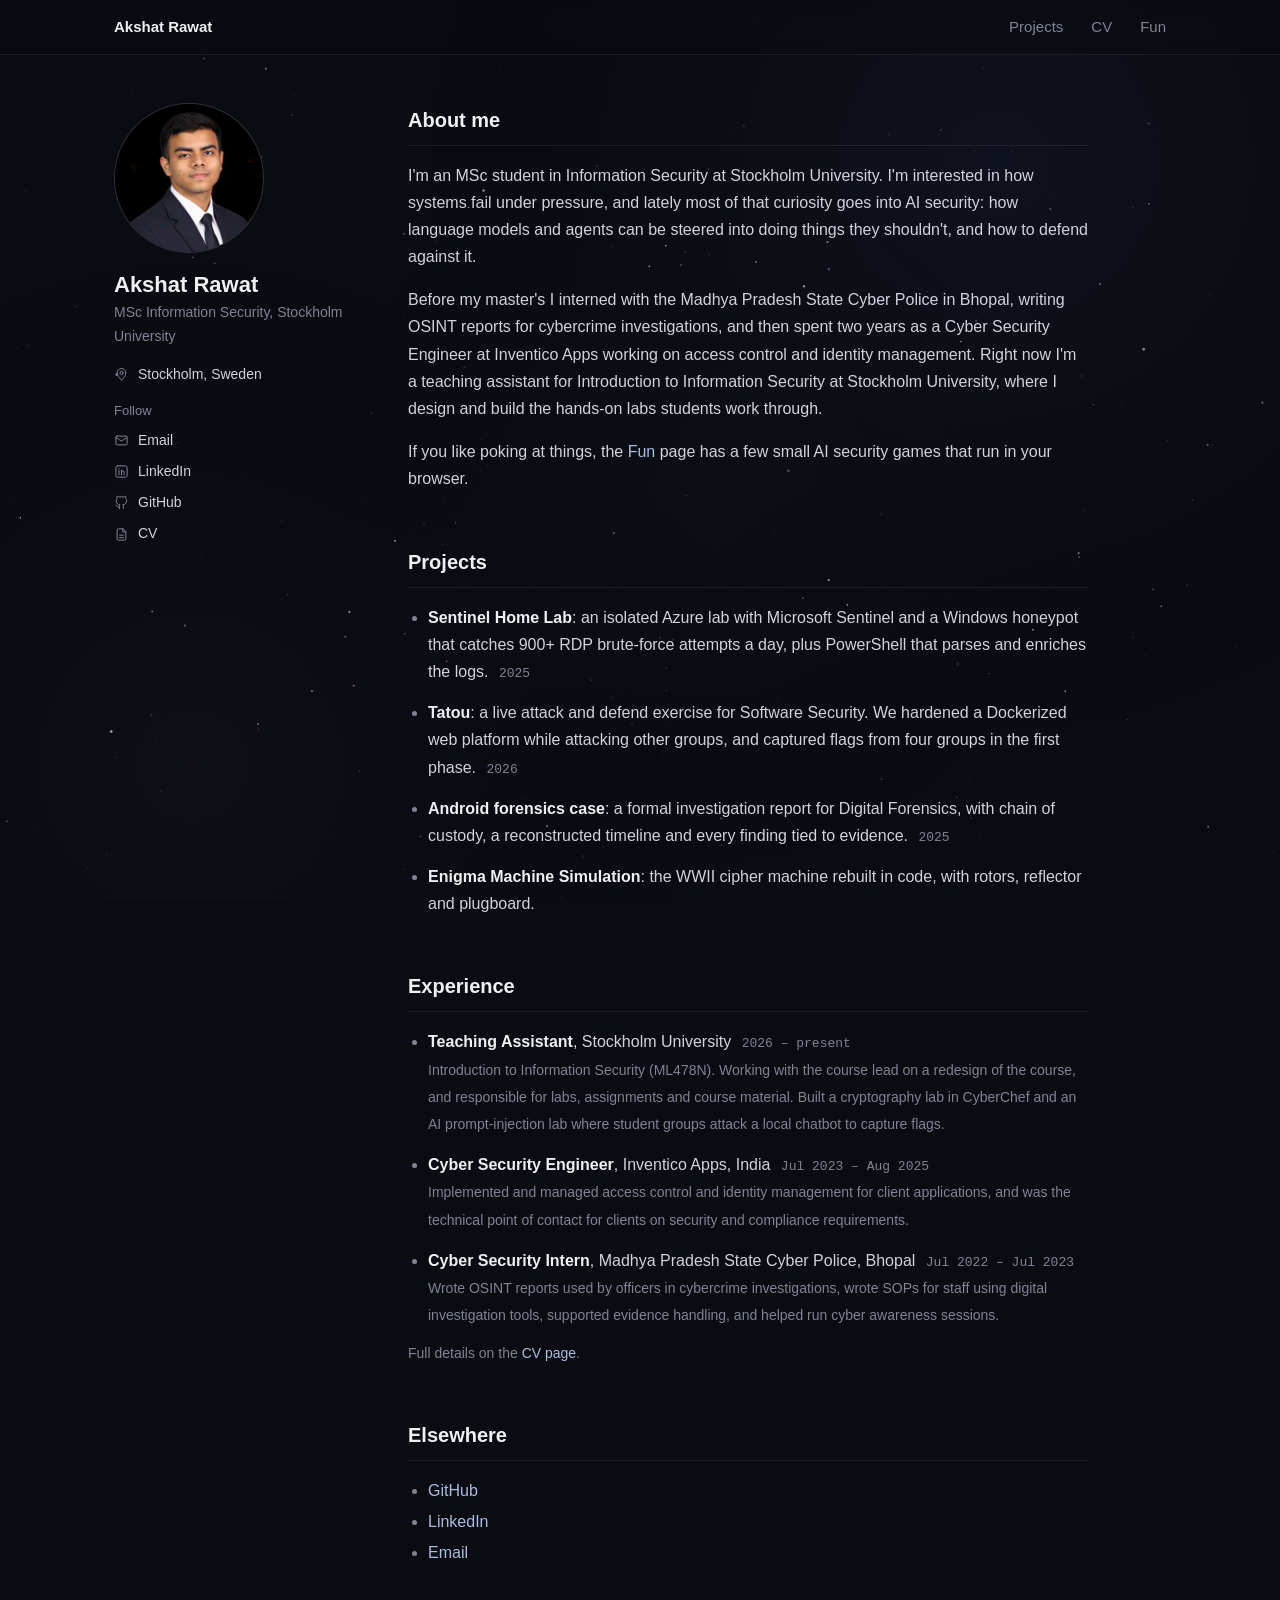
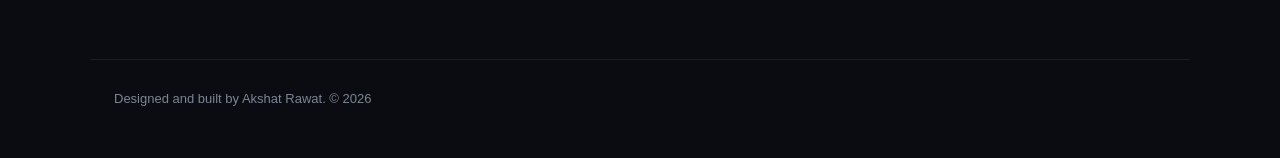
==== commit ca1a7967: "Update GitHub link in index.html" ====
--- a/index.html
+++ b/index.html
@@ -38,7 +38,7 @@
         <ul>
           <li><a href="mailto:abhijitakshat@gmail.com"><svg viewBox="0 0 24 24"><rect x="3" y="5" width="18" height="14" rx="2"/><path d="m3 7 9 6 9-6"/></svg>Email</a></li>
           <li><a href="https://www.linkedin.com/in/akshat-rawat-2001"><svg viewBox="0 0 24 24"><rect x="3" y="3" width="18" height="18" rx="3"/><path d="M8 10v7M8 7v.01M12 17v-4a2 2 0 0 1 4 0v4M12 10v7"/></svg>LinkedIn</a></li>
-          <li><a href="https://github.com/V3noOom"><svg viewBox="0 0 24 24"><path d="M9 19c-4 1.3-4-2-6-2.5m12 5v-3.5a3 3 0 0 0-.9-2.4c3-.3 6-1.5 6-6.6a5 5 0 0 0-1.4-3.6 4.7 4.7 0 0 0-.1-3.5s-1.1-.3-3.6 1.4a12.4 12.4 0 0 0-6.5 0C6.1 1.6 5 1.9 5 1.9a4.7 4.7 0 0 0-.1 3.5A5 5 0 0 0 3.5 9c0 5.1 3 6.3 6 6.6a3 3 0 0 0-.9 2.3V22"/></svg>GitHub</a></li>
+          <li><a href="https://github.com/akshatrawat01"><svg viewBox="0 0 24 24"><path d="M9 19c-4 1.3-4-2-6-2.5m12 5v-3.5a3 3 0 0 0-.9-2.4c3-.3 6-1.5 6-6.6a5 5 0 0 0-1.4-3.6 4.7 4.7 0 0 0-.1-3.5s-1.1-.3-3.6 1.4a12.4 12.4 0 0 0-6.5 0C6.1 1.6 5 1.9 5 1.9a4.7 4.7 0 0 0-.1 3.5A5 5 0 0 0 3.5 9c0 5.1 3 6.3 6 6.6a3 3 0 0 0-.9 2.3V22"/></svg>GitHub</a></li>
           <li><a href="cv/"><svg viewBox="0 0 24 24"><path d="M14 3H7a2 2 0 0 0-2 2v14a2 2 0 0 0 2 2h10a2 2 0 0 0 2-2V8z"/><path d="M14 3v5h5M9 13h6M9 17h6"/></svg>CV</a></li>
         </ul>
       </div>
